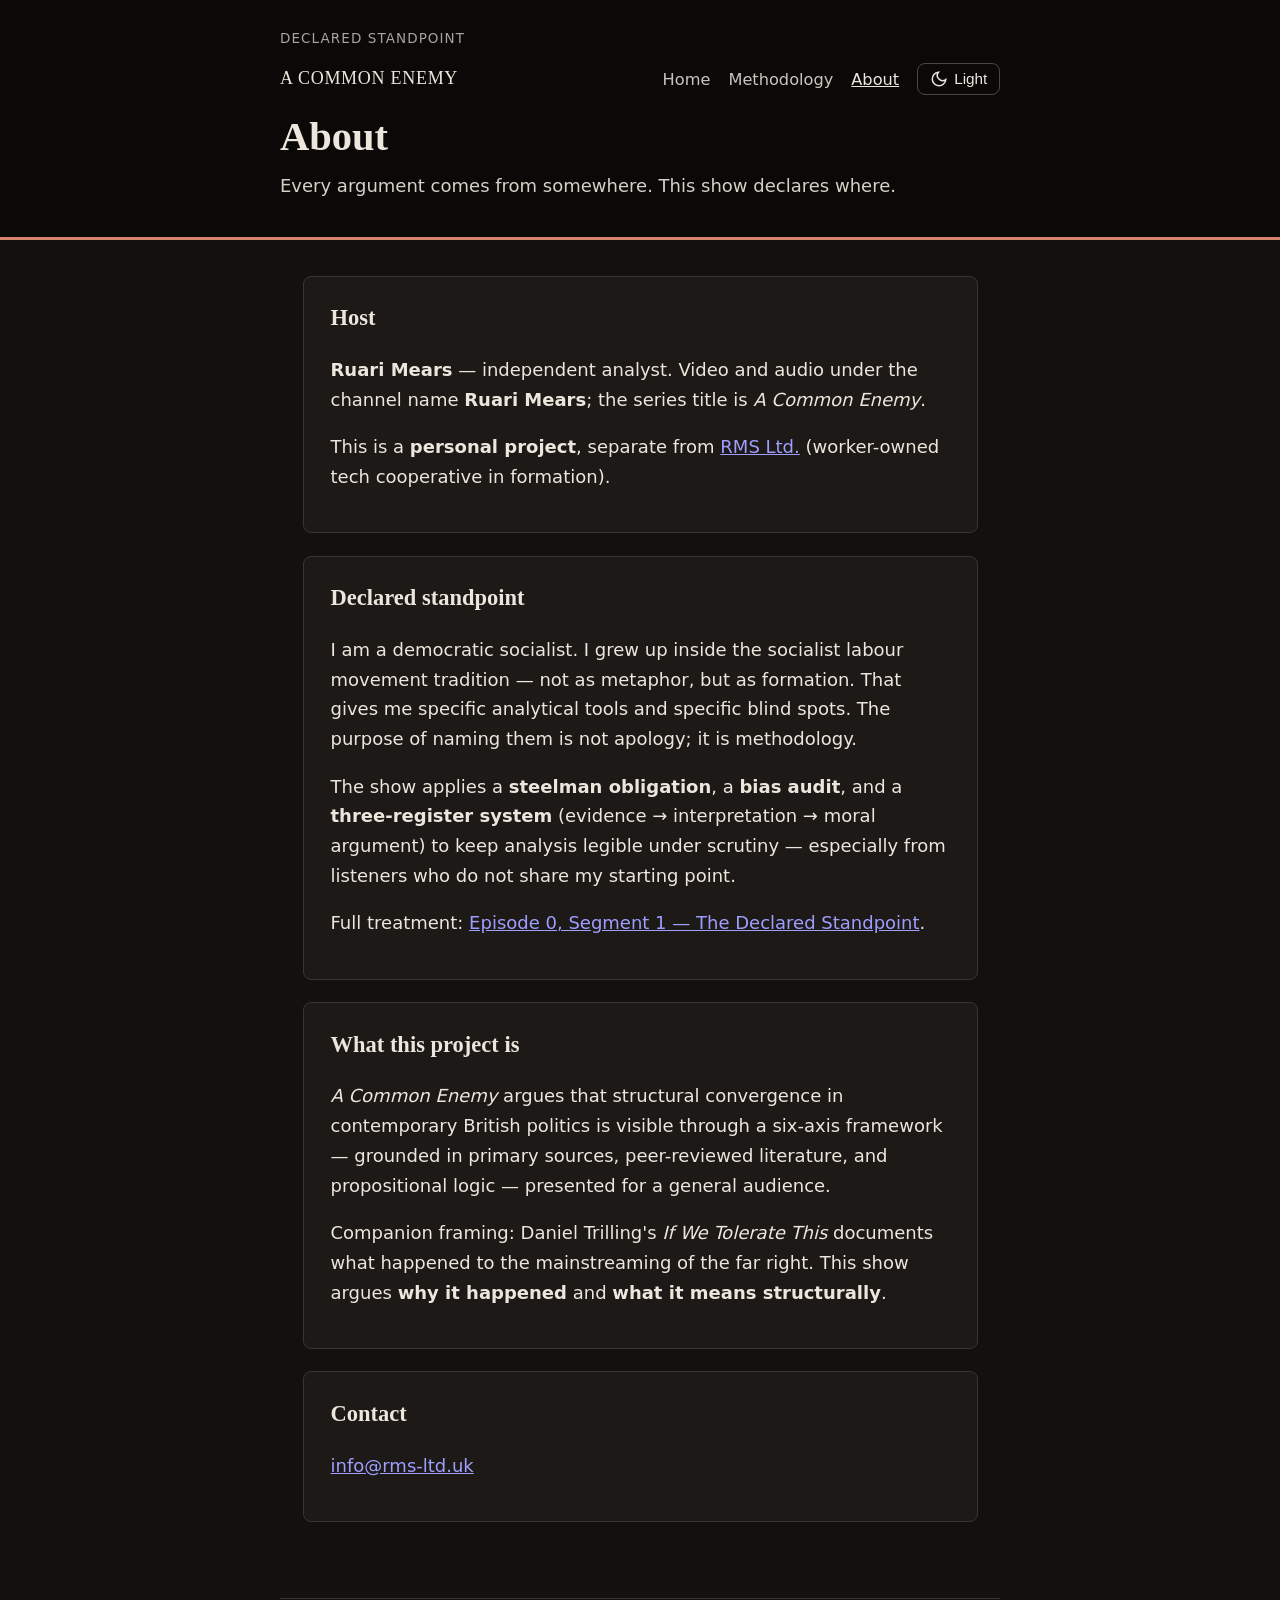
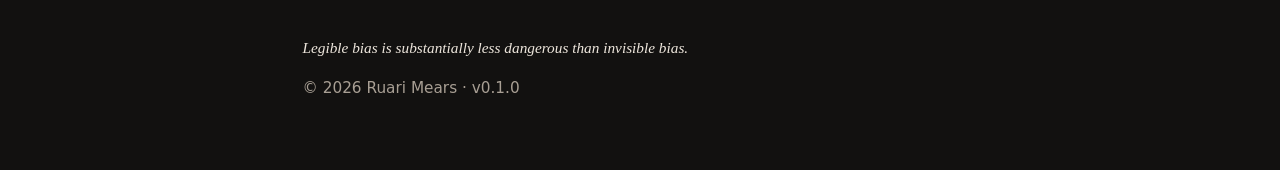
==== about.html @ 15274ac7 "Initial scaffold: Phase 1 landing site for A Common Enemy. Hub, methodology (Ep 0 segments), about, " ====
<!DOCTYPE html>
<html lang="en-GB">
<head>
  <meta charset="utf-8">
  <script>
    (function () {
      var k = 'ace-theme', t = 'dark';
      try { var s = localStorage.getItem(k); if (s === 'light' || s === 'dark') t = s; } catch (e) {}
      document.documentElement.setAttribute('data-theme', t);
    })();
  </script>
  <meta name="viewport" content="width=device-width, initial-scale=1">
  <title>About — A Common Enemy</title>
  <meta name="description" content="About A Common Enemy and Ruari Mears — declared standpoint, methodology, and what this project is for.">
  <link rel="canonical" href="https://earlution.github.io/common-enemy-web/about.html">
  <meta name="theme-color" content="#121110">
  <link rel="icon" href="assets/favicon.svg" type="image/svg+xml">
  <link rel="stylesheet" href="styles.css">
</head>
<body>
  <a class="skip-link" href="#main">Skip to content</a>

  <header class="site-header">
    <p class="eyebrow">Declared standpoint</p>
    <div class="header-bar">
      <p class="site-brand"><a href="index.html">A Common Enemy</a></p>
      <div class="header-actions">
        <nav class="site-nav" aria-label="Site">
          <ul>
            <li><a href="index.html">Home</a></li>
            <li><a href="methodology.html">Methodology</a></li>
            <li><a href="about.html" aria-current="page">About</a></li>
          </ul>
        </nav>
        <button type="button" class="theme-toggle" id="theme-toggle" aria-pressed="true">
          <svg class="theme-icon theme-icon-light" xmlns="http://www.w3.org/2000/svg" width="18" height="18" viewBox="0 0 24 24" fill="none" stroke="currentColor" stroke-width="2" aria-hidden="true"><circle cx="12" cy="12" r="4"/><path d="M12 2v2M12 20v2M4.93 4.93l1.41 1.41M17.66 17.66l1.41 1.41M2 12h2M20 12h2M4.93 19.07l1.41-1.41M17.66 6.34l1.41-1.41"/></svg>
          <svg class="theme-icon theme-icon-dark" xmlns="http://www.w3.org/2000/svg" width="18" height="18" viewBox="0 0 24 24" fill="none" stroke="currentColor" stroke-width="2" aria-hidden="true"><path d="M21 12.79A9 9 0 1 1 11.21 3 7 7 0 0 0 21 12.79z"/></svg>
          <span class="theme-toggle-label">Light</span>
        </button>
      </div>
    </div>
    <h1>About</h1>
    <p class="lede">Every argument comes from somewhere. This show declares where.</p>
  </header>

  <main id="main">
    <section class="panel" aria-labelledby="host-heading">
      <h2 id="host-heading">Host</h2>
      <p><strong>Ruari Mears</strong> — independent analyst. Video and audio under the channel name <strong>Ruari Mears</strong>; the series title is <em>A Common Enemy</em>.</p>
      <p>This is a <strong>personal project</strong>, separate from <a href="https://rms-ltd.github.io/web/" rel="noopener">RMS Ltd.</a> (worker-owned tech cooperative in formation).</p>
    </section>

    <section class="panel" aria-labelledby="standpoint-heading">
      <h2 id="standpoint-heading">Declared standpoint</h2>
      <p>I am a democratic socialist. I grew up inside the socialist labour movement tradition — not as metaphor, but as formation. That gives me specific analytical tools and specific blind spots. The purpose of naming them is not apology; it is methodology.</p>
      <p>The show applies a <strong>steelman obligation</strong>, a <strong>bias audit</strong>, and a <strong>three-register system</strong> (evidence → interpretation → moral argument) to keep analysis legible under scrutiny — especially from listeners who do not share my starting point.</p>
      <p>Full treatment: <a href="methodology.html#s01">Episode 0, Segment 1 — The Declared Standpoint</a>.</p>
    </section>

    <section class="panel" aria-labelledby="project-heading">
      <h2 id="project-heading">What this project is</h2>
      <p><em>A Common Enemy</em> argues that structural convergence in contemporary British politics is visible through a six-axis framework — grounded in primary sources, peer-reviewed literature, and propositional logic — presented for a general audience.</p>
      <p>Companion framing: Daniel Trilling's <em>If We Tolerate This</em> documents what happened to the mainstreaming of the far right. This show argues <strong>why it happened</strong> and <strong>what it means structurally</strong>.</p>
    </section>

    <section class="panel" aria-labelledby="contact-heading">
      <h2 id="contact-heading">Contact</h2>
      <p><a href="mailto:info@rms-ltd.uk">info@rms-ltd.uk</a></p>
    </section>
  </main>

  <footer class="site-footer">
    <p class="tagline">Legible bias is substantially less dangerous than invisible bias.</p>
    <p>© <span id="year"></span> Ruari Mears · <span id="site-version"></span></p>
  </footer>

  <script src="assets/theme.js"></script>
  <script src="assets/site.js"></script>
</body>
</html>
---- styles.css ----
/* A Common Enemy — editorial landing site */

:root {
  --radius: 8px;
  --max: 40rem;
  font-size: 112.5%;
}

html[data-theme="light"] {
  color-scheme: light;
  --bg: #f5f0e8;
  --surface: #fffcf7;
  --ink: #1a1814;
  --muted: #5c5348;
  --accent: #8b3a2a;
  --accent-soft: #ede0d4;
  --border: #d9cfc0;
  --focus: #6b2919;
  --header-bg: #1a1814;
  --header-fg: #f5f0e8;
}

html[data-theme="dark"] {
  color-scheme: dark;
  --bg: #121110;
  --surface: #1c1916;
  --ink: #ede6dc;
  --muted: #a89f94;
  --accent: #d4846a;
  --accent-soft: #2a221c;
  --border: #3a342e;
  --focus: #e8a88a;
  --header-bg: #0a0908;
  --header-fg: #ede6dc;
}

*, *::before, *::after { box-sizing: border-box; }

html { scroll-behavior: smooth; }

body {
  margin: 0;
  font-family: "Segoe UI", system-ui, -apple-system, sans-serif;
  line-height: 1.65;
  color: var(--ink);
  background: var(--bg);
  min-height: 100vh;
}

.skip-link {
  position: absolute;
  left: -9999px;
  top: 0;
  padding: 0.5rem 1rem;
  background: var(--header-bg);
  color: var(--header-fg);
  z-index: 100;
}
.skip-link:focus { left: 0; }

.site-header {
  background: var(--header-bg);
  color: var(--header-fg);
  padding: 1.5rem 1.25rem 2rem;
  border-bottom: 3px solid var(--accent);
}

.header-bar {
  display: flex;
  flex-wrap: wrap;
  align-items: center;
  justify-content: space-between;
  gap: 1rem;
  max-width: var(--max);
  margin: 0 auto 1rem;
}

.site-brand {
  margin: 0;
  font-family: Georgia, "Times New Roman", serif;
  font-size: 1rem;
  font-weight: 400;
  letter-spacing: 0.04em;
  text-transform: uppercase;
}
.site-brand a { color: inherit; text-decoration: none; }

.header-actions {
  display: flex;
  align-items: center;
  gap: 1rem;
}

.site-nav ul {
  display: flex;
  flex-wrap: wrap;
  gap: 0.5rem 1rem;
  list-style: none;
  margin: 0;
  padding: 0;
}
.site-nav a {
  color: var(--header-fg);
  text-decoration: none;
  opacity: 0.85;
  font-size: 0.9rem;
}
.site-nav a:hover,
.site-nav a[aria-current="page"] { opacity: 1; text-decoration: underline; }

.theme-toggle {
  display: inline-flex;
  align-items: center;
  gap: 0.35rem;
  padding: 0.35rem 0.65rem;
  border: 1px solid rgba(255,255,255,0.25);
  border-radius: var(--radius);
  background: transparent;
  color: var(--header-fg);
  cursor: pointer;
  font-size: 0.85rem;
}
.theme-toggle .theme-icon-light { display: none; }
html[data-theme="dark"] .theme-toggle .theme-icon-dark { display: inline; }
html[data-theme="dark"] .theme-toggle .theme-icon-light { display: none; }
html[data-theme="light"] .theme-toggle .theme-icon-dark { display: none; }
html[data-theme="light"] .theme-toggle .theme-icon-light { display: inline; }

.eyebrow {
  max-width: var(--max);
  margin: 0 auto 0.75rem;
  font-size: 0.75rem;
  letter-spacing: 0.08em;
  text-transform: uppercase;
  opacity: 0.7;
}

.site-header h1 {
  max-width: var(--max);
  margin: 0 auto 0.5rem;
  font-family: Georgia, "Times New Roman", serif;
  font-size: clamp(1.75rem, 5vw, 2.25rem);
  font-weight: 700;
  line-height: 1.2;
}

.lede, .subtitle {
  max-width: var(--max);
  margin: 0 auto;
  opacity: 0.9;
}
.subtitle { font-style: italic; margin-top: 0.25rem; }

main {
  max-width: var(--max);
  margin: 0 auto;
  padding: 2rem 1.25rem 3rem;
}

.panel {
  background: var(--surface);
  border: 1px solid var(--border);
  border-radius: var(--radius);
  padding: 1.25rem 1.5rem;
  margin-bottom: 1.25rem;
}

.panel h2 {
  margin-top: 0;
  font-family: Georgia, "Times New Roman", serif;
  font-size: 1.25rem;
}

.panel h3 { font-size: 1rem; margin-bottom: 0.35rem; }

.status-badge {
  display: inline-block;
  font-size: 0.7rem;
  letter-spacing: 0.06em;
  text-transform: uppercase;
  padding: 0.15rem 0.45rem;
  border-radius: 4px;
  background: var(--accent-soft);
  color: var(--accent);
  font-weight: 600;
}

.link-list {
  list-style: none;
  margin: 0;
  padding: 0;
}
.link-list li {
  padding: 0.75rem 0;
  border-bottom: 1px solid var(--border);
}
.link-list li:last-child { border-bottom: none; }
.link-list a { color: var(--accent); font-weight: 600; }
.link-list .meta { display: block; font-size: 0.9rem; color: var(--muted); margin-top: 0.2rem; }

.segment-list { list-style: none; margin: 0; padding: 0; }
.segment-list li {
  padding: 1rem 0;
  border-bottom: 1px solid var(--border);
}
.segment-list li:last-child { border-bottom: none; }
.segment-id {
  font-size: 0.75rem;
  letter-spacing: 0.06em;
  text-transform: uppercase;
  color: var(--muted);
}
.segment-list h3 { margin: 0.15rem 0 0.35rem; font-family: Georgia, serif; font-size: 1.05rem; }
.segment-list .pending { color: var(--muted); font-size: 0.9rem; font-style: italic; }

.cta-row {
  display: flex;
  flex-wrap: wrap;
  gap: 0.75rem;
  margin-top: 1rem;
}
.btn {
  display: inline-block;
  padding: 0.55rem 1rem;
  border-radius: var(--radius);
  text-decoration: none;
  font-weight: 600;
  font-size: 0.95rem;
}
.btn-primary { background: var(--accent); color: #fff; }
.btn-secondary {
  background: transparent;
  color: var(--accent);
  border: 1px solid var(--accent);
}

.newsletter-placeholder {
  padding: 1rem;
  border: 1px dashed var(--border);
  border-radius: var(--radius);
  color: var(--muted);
  font-size: 0.95rem;
}

.site-footer {
  max-width: var(--max);
  margin: 0 auto;
  padding: 2rem 1.25rem 3rem;
  border-top: 1px solid var(--border);
  color: var(--muted);
  font-size: 0.85rem;
}
.site-footer .tagline {
  font-family: Georgia, serif;
  font-style: italic;
  color: var(--ink);
  margin: 0 0 0.5rem;
}

a:focus-visible, button:focus-visible {
  outline: 2px solid var(--focus);
  outline-offset: 2px;
}

@media (max-width: 520px) {
  .header-bar { flex-direction: column; align-items: flex-start; }
}
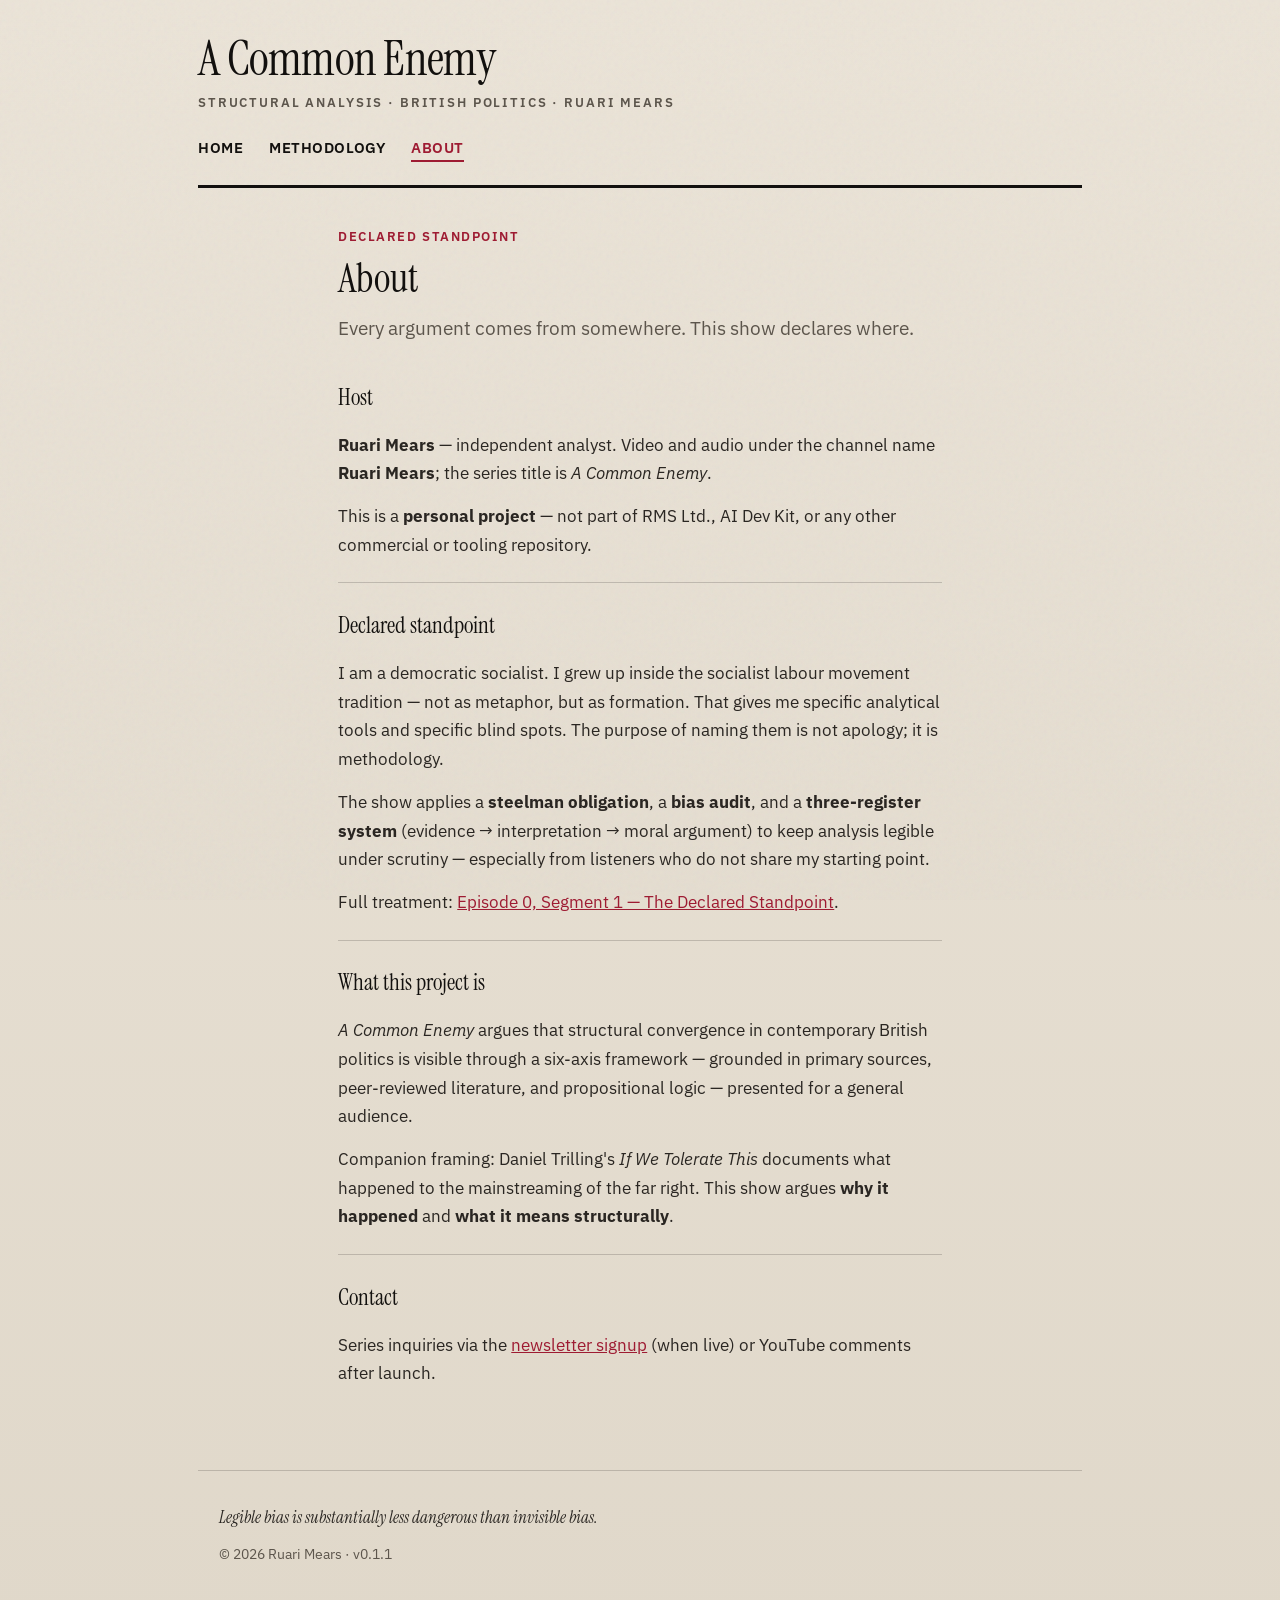
==== commit 489d75f3: "Rebrand: editorial identity distinct from RMS / AI Dev Kit. Newsprint palette, Instrument Serif mast" ====
--- a/about.html
+++ b/about.html
@@ -2,79 +2,69 @@
 <html lang="en-GB">
 <head>
   <meta charset="utf-8">
-  <script>
-    (function () {
-      var k = 'ace-theme', t = 'dark';
-      try { var s = localStorage.getItem(k); if (s === 'light' || s === 'dark') t = s; } catch (e) {}
-      document.documentElement.setAttribute('data-theme', t);
-    })();
-  </script>
   <meta name="viewport" content="width=device-width, initial-scale=1">
   <title>About — A Common Enemy</title>
   <meta name="description" content="About A Common Enemy and Ruari Mears — declared standpoint, methodology, and what this project is for.">
   <link rel="canonical" href="https://earlution.github.io/common-enemy-web/about.html">
-  <meta name="theme-color" content="#121110">
+  <meta name="theme-color" content="#ebe4d8">
   <link rel="icon" href="assets/favicon.svg" type="image/svg+xml">
   <link rel="stylesheet" href="styles.css">
 </head>
 <body>
   <a class="skip-link" href="#main">Skip to content</a>
 
-  <header class="site-header">
-    <p class="eyebrow">Declared standpoint</p>
-    <div class="header-bar">
-      <p class="site-brand"><a href="index.html">A Common Enemy</a></p>
-      <div class="header-actions">
-        <nav class="site-nav" aria-label="Site">
-          <ul>
-            <li><a href="index.html">Home</a></li>
-            <li><a href="methodology.html">Methodology</a></li>
-            <li><a href="about.html" aria-current="page">About</a></li>
-          </ul>
-        </nav>
-        <button type="button" class="theme-toggle" id="theme-toggle" aria-pressed="true">
-          <svg class="theme-icon theme-icon-light" xmlns="http://www.w3.org/2000/svg" width="18" height="18" viewBox="0 0 24 24" fill="none" stroke="currentColor" stroke-width="2" aria-hidden="true"><circle cx="12" cy="12" r="4"/><path d="M12 2v2M12 20v2M4.93 4.93l1.41 1.41M17.66 17.66l1.41 1.41M2 12h2M20 12h2M4.93 19.07l1.41-1.41M17.66 6.34l1.41-1.41"/></svg>
-          <svg class="theme-icon theme-icon-dark" xmlns="http://www.w3.org/2000/svg" width="18" height="18" viewBox="0 0 24 24" fill="none" stroke="currentColor" stroke-width="2" aria-hidden="true"><path d="M21 12.79A9 9 0 1 1 11.21 3 7 7 0 0 0 21 12.79z"/></svg>
-          <span class="theme-toggle-label">Light</span>
-        </button>
-      </div>
+  <header class="masthead">
+    <div class="masthead-inner">
+      <a class="series-title" href="index.html">A Common Enemy</a>
+      <p class="series-tag">Structural analysis · British politics · Ruari Mears</p>
+      <nav class="site-nav" aria-label="Site">
+        <ul>
+          <li><a href="index.html">Home</a></li>
+          <li><a href="methodology.html">Methodology</a></li>
+          <li><a href="about.html" aria-current="page">About</a></li>
+        </ul>
+      </nav>
     </div>
-    <h1>About</h1>
-    <p class="lede">Every argument comes from somewhere. This show declares where.</p>
+    <hr class="masthead-rule" aria-hidden="true">
   </header>
 
-  <main id="main">
-    <section class="panel" aria-labelledby="host-heading">
+  <article class="page" id="main">
+    <header class="page-header">
+      <p class="kicker">Declared standpoint</p>
+      <h1>About</h1>
+      <p class="lede">Every argument comes from somewhere. This show declares where.</p>
+    </header>
+
+    <section class="section" aria-labelledby="host-heading">
       <h2 id="host-heading">Host</h2>
       <p><strong>Ruari Mears</strong> — independent analyst. Video and audio under the channel name <strong>Ruari Mears</strong>; the series title is <em>A Common Enemy</em>.</p>
-      <p>This is a <strong>personal project</strong>, separate from <a href="https://rms-ltd.github.io/web/" rel="noopener">RMS Ltd.</a> (worker-owned tech cooperative in formation).</p>
+      <p>This is a <strong>personal project</strong> — not part of RMS Ltd., AI Dev Kit, or any other commercial or tooling repository.</p>
     </section>
 
-    <section class="panel" aria-labelledby="standpoint-heading">
+    <section class="section" aria-labelledby="standpoint-heading">
       <h2 id="standpoint-heading">Declared standpoint</h2>
       <p>I am a democratic socialist. I grew up inside the socialist labour movement tradition — not as metaphor, but as formation. That gives me specific analytical tools and specific blind spots. The purpose of naming them is not apology; it is methodology.</p>
       <p>The show applies a <strong>steelman obligation</strong>, a <strong>bias audit</strong>, and a <strong>three-register system</strong> (evidence → interpretation → moral argument) to keep analysis legible under scrutiny — especially from listeners who do not share my starting point.</p>
       <p>Full treatment: <a href="methodology.html#s01">Episode 0, Segment 1 — The Declared Standpoint</a>.</p>
     </section>
 
-    <section class="panel" aria-labelledby="project-heading">
+    <section class="section" aria-labelledby="project-heading">
       <h2 id="project-heading">What this project is</h2>
       <p><em>A Common Enemy</em> argues that structural convergence in contemporary British politics is visible through a six-axis framework — grounded in primary sources, peer-reviewed literature, and propositional logic — presented for a general audience.</p>
       <p>Companion framing: Daniel Trilling's <em>If We Tolerate This</em> documents what happened to the mainstreaming of the far right. This show argues <strong>why it happened</strong> and <strong>what it means structurally</strong>.</p>
     </section>
 
-    <section class="panel" aria-labelledby="contact-heading">
+    <section class="section" aria-labelledby="contact-heading">
       <h2 id="contact-heading">Contact</h2>
-      <p><a href="mailto:info@rms-ltd.uk">info@rms-ltd.uk</a></p>
+      <p>Series inquiries via the <a href="index.html#newsletter">newsletter signup</a> (when live) or YouTube comments after launch.</p>
     </section>
-  </main>
+  </article>
 
   <footer class="site-footer">
     <p class="tagline">Legible bias is substantially less dangerous than invisible bias.</p>
     <p>© <span id="year"></span> Ruari Mears · <span id="site-version"></span></p>
   </footer>
 
-  <script src="assets/theme.js"></script>
   <script src="assets/site.js"></script>
 </body>
 </html>
--- a/styles.css
+++ b/styles.css
@@ -1,50 +1,50 @@
-/* A Common Enemy — editorial landing site */
+/* A Common Enemy — editorial broadcast identity (distinct from RMS / AI Dev Kit) */
+
+@import url("https://fonts.googleapis.com/css2?family=Instrument+Serif:ital@0;1&family=IBM+Plex+Sans:ital,wght@0,400;0,500;0,600;1,400&display=swap");
 
 :root {
-  --radius: 8px;
-  --max: 40rem;
-  font-size: 112.5%;
-}
-
-html[data-theme="light"] {
+  --paper: #ebe4d8;
+  --paper-deep: #e0d8ca;
+  --ink: #12100e;
+  --ink-soft: #2a2622;
+  --muted: #5c554c;
+  --rule: #12100e;
+  --accent: #9e1b32;
+  --accent-hover: #7a1528;
+  --wash: rgba(158, 27, 50, 0.07);
+  --max: 38rem;
+  --wide: 52rem;
+  --serif: "Instrument Serif", Georgia, "Times New Roman", serif;
+  --sans: "IBM Plex Sans", "Helvetica Neue", sans-serif;
+  font-size: 106.25%;
+}
+
+*, *::before, *::after { box-sizing: border-box; }
+
+html {
+  scroll-behavior: smooth;
   color-scheme: light;
-  --bg: #f5f0e8;
-  --surface: #fffcf7;
-  --ink: #1a1814;
-  --muted: #5c5348;
-  --accent: #8b3a2a;
-  --accent-soft: #ede0d4;
-  --border: #d9cfc0;
-  --focus: #6b2919;
-  --header-bg: #1a1814;
-  --header-fg: #f5f0e8;
-}
-
-html[data-theme="dark"] {
-  color-scheme: dark;
-  --bg: #121110;
-  --surface: #1c1916;
-  --ink: #ede6dc;
-  --muted: #a89f94;
-  --accent: #d4846a;
-  --accent-soft: #2a221c;
-  --border: #3a342e;
-  --focus: #e8a88a;
-  --header-bg: #0a0908;
-  --header-fg: #ede6dc;
-}
-
-*, *::before, *::after { box-sizing: border-box; }
-
-html { scroll-behavior: smooth; }
+}
 
 body {
   margin: 0;
-  font-family: "Segoe UI", system-ui, -apple-system, sans-serif;
-  line-height: 1.65;
-  color: var(--ink);
-  background: var(--bg);
+  font-family: var(--sans);
+  line-height: 1.68;
+  color: var(--ink-soft);
+  background-color: var(--paper);
+  background-image:
+    linear-gradient(180deg, var(--paper) 0%, var(--paper-deep) 100%);
   min-height: 100vh;
+}
+
+body::before {
+  content: "";
+  position: fixed;
+  inset: 0;
+  pointer-events: none;
+  opacity: 0.045;
+  background-image: url("data:image/svg+xml,%3Csvg viewBox='0 0 256 256' xmlns='http://www.w3.org/2000/svg'%3E%3Cfilter id='n'%3E%3CfeTurbulence type='fractalNoise' baseFrequency='0.85' numOctaves='4' stitchTiles='stitch'/%3E%3C/filter%3E%3Crect width='100%25' height='100%25' filter='url(%23n)'/%3E%3C/svg%3E");
+  z-index: 0;
 }
 
 .skip-link {
@@ -52,137 +52,212 @@
   left: -9999px;
   top: 0;
   padding: 0.5rem 1rem;
-  background: var(--header-bg);
-  color: var(--header-fg);
+  background: var(--ink);
+  color: var(--paper);
   z-index: 100;
+  font-weight: 600;
 }
 .skip-link:focus { left: 0; }
 
-.site-header {
-  background: var(--header-bg);
-  color: var(--header-fg);
-  padding: 1.5rem 1.25rem 2rem;
-  border-bottom: 3px solid var(--accent);
-}
-
-.header-bar {
-  display: flex;
-  flex-wrap: wrap;
-  align-items: center;
-  justify-content: space-between;
-  gap: 1rem;
-  max-width: var(--max);
-  margin: 0 auto 1rem;
-}
-
-.site-brand {
-  margin: 0;
-  font-family: Georgia, "Times New Roman", serif;
-  font-size: 1rem;
+.masthead {
+  position: relative;
+  z-index: 1;
+  padding: 2rem 1.25rem 0;
+  animation: rise 0.7s ease both;
+}
+
+.masthead-inner {
+  max-width: var(--wide);
+  margin: 0 auto;
+  display: grid;
+  gap: 0.35rem;
+}
+
+.series-title {
+  margin: 0;
+  font-family: var(--serif);
+  font-size: clamp(2rem, 6vw, 2.85rem);
   font-weight: 400;
-  letter-spacing: 0.04em;
-  text-transform: uppercase;
-}
-.site-brand a { color: inherit; text-decoration: none; }
-
-.header-actions {
-  display: flex;
-  align-items: center;
-  gap: 1rem;
+  line-height: 1.05;
+  letter-spacing: -0.015em;
+  color: var(--ink);
+  text-decoration: none;
+  width: fit-content;
+}
+
+.series-title:hover { color: var(--accent); }
+
+.series-tag {
+  margin: 0;
+  font-size: 0.78rem;
+  font-weight: 600;
+  letter-spacing: 0.14em;
+  text-transform: uppercase;
+  color: var(--muted);
+}
+
+.site-nav {
+  margin-top: 0.85rem;
 }
 
 .site-nav ul {
   display: flex;
   flex-wrap: wrap;
-  gap: 0.5rem 1rem;
+  gap: 0.35rem 1.5rem;
   list-style: none;
   margin: 0;
   padding: 0;
 }
+
 .site-nav a {
-  color: var(--header-fg);
+  color: var(--ink);
   text-decoration: none;
-  opacity: 0.85;
-  font-size: 0.9rem;
-}
+  font-size: 0.88rem;
+  font-weight: 600;
+  letter-spacing: 0.04em;
+  text-transform: uppercase;
+  padding-bottom: 0.15rem;
+  border-bottom: 2px solid transparent;
+  transition: border-color 0.15s ease, color 0.15s ease;
+}
+
 .site-nav a:hover,
-.site-nav a[aria-current="page"] { opacity: 1; text-decoration: underline; }
-
-.theme-toggle {
-  display: inline-flex;
-  align-items: center;
-  gap: 0.35rem;
-  padding: 0.35rem 0.65rem;
-  border: 1px solid rgba(255,255,255,0.25);
-  border-radius: var(--radius);
-  background: transparent;
-  color: var(--header-fg);
-  cursor: pointer;
-  font-size: 0.85rem;
-}
-.theme-toggle .theme-icon-light { display: none; }
-html[data-theme="dark"] .theme-toggle .theme-icon-dark { display: inline; }
-html[data-theme="dark"] .theme-toggle .theme-icon-light { display: none; }
-html[data-theme="light"] .theme-toggle .theme-icon-dark { display: none; }
-html[data-theme="light"] .theme-toggle .theme-icon-light { display: inline; }
-
-.eyebrow {
-  max-width: var(--max);
-  margin: 0 auto 0.75rem;
-  font-size: 0.75rem;
-  letter-spacing: 0.08em;
-  text-transform: uppercase;
-  opacity: 0.7;
-}
-
-.site-header h1 {
-  max-width: var(--max);
-  margin: 0 auto 0.5rem;
-  font-family: Georgia, "Times New Roman", serif;
-  font-size: clamp(1.75rem, 5vw, 2.25rem);
-  font-weight: 700;
-  line-height: 1.2;
-}
-
-.lede, .subtitle {
+.site-nav a[aria-current="page"] {
+  color: var(--accent);
+  border-bottom-color: var(--accent);
+}
+
+.masthead-rule {
+  max-width: var(--wide);
+  margin: 1.35rem auto 0;
+  border: none;
+  border-top: 3px solid var(--rule);
+}
+
+.masthead-rule::after {
+  content: "";
+  display: block;
+  width: 4.5rem;
+  height: 3px;
+  background: var(--accent);
+  margin-top: -3px;
+}
+
+.page {
+  position: relative;
+  z-index: 1;
   max-width: var(--max);
   margin: 0 auto;
-  opacity: 0.9;
-}
-.subtitle { font-style: italic; margin-top: 0.25rem; }
-
-main {
-  max-width: var(--max);
-  margin: 0 auto;
-  padding: 2rem 1.25rem 3rem;
-}
-
-.panel {
-  background: var(--surface);
-  border: 1px solid var(--border);
-  border-radius: var(--radius);
-  padding: 1.25rem 1.5rem;
-  margin-bottom: 1.25rem;
-}
-
-.panel h2 {
-  margin-top: 0;
-  font-family: Georgia, "Times New Roman", serif;
-  font-size: 1.25rem;
-}
-
-.panel h3 { font-size: 1rem; margin-bottom: 0.35rem; }
+  padding: 2.25rem 1.25rem 3.5rem;
+  animation: rise 0.7s 0.08s ease both;
+}
+
+.page-header {
+  margin-bottom: 2rem;
+}
+
+.kicker {
+  margin: 0 0 0.5rem;
+  font-size: 0.75rem;
+  font-weight: 600;
+  letter-spacing: 0.12em;
+  text-transform: uppercase;
+  color: var(--accent);
+}
+
+.page-header h1 {
+  margin: 0 0 0.65rem;
+  font-family: var(--serif);
+  font-size: clamp(1.85rem, 5vw, 2.35rem);
+  font-weight: 400;
+  line-height: 1.12;
+  color: var(--ink);
+}
+
+.lede {
+  margin: 0;
+  font-size: 1.12rem;
+  color: var(--muted);
+  max-width: 34em;
+}
+
+.section {
+  padding: 1.35rem 0;
+  border-top: 1px solid rgba(18, 16, 14, 0.18);
+}
+
+.section:first-of-type { border-top: none; padding-top: 0; }
+
+.section h2 {
+  margin: 0 0 0.85rem;
+  font-family: var(--serif);
+  font-size: 1.35rem;
+  font-weight: 400;
+  color: var(--ink);
+}
+
+.section h3 {
+  margin: 0 0 0.35rem;
+  font-family: var(--serif);
+  font-size: 1.08rem;
+  font-weight: 400;
+  color: var(--ink);
+}
+
+.section p { margin: 0 0 0.85rem; }
+.section p:last-child { margin-bottom: 0; }
 
 .status-badge {
   display: inline-block;
-  font-size: 0.7rem;
+  margin-left: 0.35rem;
+  font-family: var(--sans);
+  font-size: 0.62rem;
+  font-weight: 600;
+  letter-spacing: 0.1em;
+  text-transform: uppercase;
+  padding: 0.2rem 0.5rem;
+  vertical-align: middle;
+  background: var(--wash);
+  color: var(--accent);
+  border: 1px solid rgba(158, 27, 50, 0.25);
+}
+
+.link-row {
+  display: flex;
+  flex-wrap: wrap;
+  gap: 0.65rem 1rem;
+  margin-top: 1.1rem;
+}
+
+.btn {
+  display: inline-block;
+  padding: 0.55rem 1.05rem;
+  font-family: var(--sans);
+  font-size: 0.82rem;
+  font-weight: 600;
   letter-spacing: 0.06em;
   text-transform: uppercase;
-  padding: 0.15rem 0.45rem;
-  border-radius: 4px;
-  background: var(--accent-soft);
-  color: var(--accent);
-  font-weight: 600;
+  text-decoration: none;
+  border: 2px solid var(--ink);
+  color: var(--ink);
+  background: transparent;
+  transition: background 0.15s ease, color 0.15s ease, border-color 0.15s ease;
+}
+
+.btn:hover {
+  background: var(--ink);
+  color: var(--paper);
+}
+
+.btn-accent {
+  border-color: var(--accent);
+  color: var(--accent);
+}
+
+.btn-accent:hover {
+  background: var(--accent);
+  border-color: var(--accent);
+  color: var(--paper);
 }
 
 .link-list {
@@ -190,78 +265,129 @@
   margin: 0;
   padding: 0;
 }
+
 .link-list li {
-  padding: 0.75rem 0;
-  border-bottom: 1px solid var(--border);
-}
+  padding: 0.85rem 0;
+  border-bottom: 1px solid rgba(18, 16, 14, 0.12);
+}
+
 .link-list li:last-child { border-bottom: none; }
-.link-list a { color: var(--accent); font-weight: 600; }
-.link-list .meta { display: block; font-size: 0.9rem; color: var(--muted); margin-top: 0.2rem; }
-
-.segment-list { list-style: none; margin: 0; padding: 0; }
+
+.link-list .label {
+  display: block;
+  font-family: var(--serif);
+  font-size: 1.05rem;
+  color: var(--ink);
+}
+
+.link-list .meta {
+  display: block;
+  margin-top: 0.2rem;
+  font-size: 0.92rem;
+  color: var(--muted);
+}
+
+.link-list a {
+  color: var(--accent);
+  font-weight: 600;
+  text-decoration: underline;
+  text-underline-offset: 0.15em;
+}
+
+.link-list a:hover { color: var(--accent-hover); }
+
+.segment-list {
+  list-style: none;
+  margin: 0;
+  padding: 0;
+}
+
 .segment-list li {
-  padding: 1rem 0;
-  border-bottom: 1px solid var(--border);
-}
+  padding: 1.1rem 0;
+  border-bottom: 1px solid rgba(18, 16, 14, 0.12);
+}
+
 .segment-list li:last-child { border-bottom: none; }
+
 .segment-id {
-  font-size: 0.75rem;
-  letter-spacing: 0.06em;
-  text-transform: uppercase;
-  color: var(--muted);
-}
-.segment-list h3 { margin: 0.15rem 0 0.35rem; font-family: Georgia, serif; font-size: 1.05rem; }
-.segment-list .pending { color: var(--muted); font-size: 0.9rem; font-style: italic; }
-
-.cta-row {
-  display: flex;
-  flex-wrap: wrap;
-  gap: 0.75rem;
-  margin-top: 1rem;
-}
-.btn {
-  display: inline-block;
-  padding: 0.55rem 1rem;
-  border-radius: var(--radius);
-  text-decoration: none;
-  font-weight: 600;
+  font-size: 0.72rem;
+  font-weight: 600;
+  letter-spacing: 0.1em;
+  text-transform: uppercase;
+  color: var(--muted);
+}
+
+.segment-list p {
+  margin: 0.35rem 0 0;
   font-size: 0.95rem;
 }
-.btn-primary { background: var(--accent); color: #fff; }
-.btn-secondary {
-  background: transparent;
-  color: var(--accent);
-  border: 1px solid var(--accent);
-}
-
-.newsletter-placeholder {
-  padding: 1rem;
-  border: 1px dashed var(--border);
-  border-radius: var(--radius);
-  color: var(--muted);
+
+.pending {
+  color: var(--muted);
+  font-style: italic;
+  font-size: 0.92rem;
+}
+
+.note-box {
+  margin-top: 0.75rem;
+  padding: 1rem 1.1rem;
+  border-left: 3px solid var(--accent);
+  background: var(--wash);
   font-size: 0.95rem;
 }
 
+.note-box strong { color: var(--ink); }
+
 .site-footer {
-  max-width: var(--max);
+  position: relative;
+  z-index: 1;
+  max-width: var(--wide);
   margin: 0 auto;
-  padding: 2rem 1.25rem 3rem;
-  border-top: 1px solid var(--border);
-  color: var(--muted);
+  padding: 1.5rem 1.25rem 3rem;
+  border-top: 1px solid rgba(18, 16, 14, 0.18);
   font-size: 0.85rem;
-}
-.site-footer .tagline {
-  font-family: Georgia, serif;
+  color: var(--muted);
+}
+
+.site-footer p { margin: 0.35rem 0; }
+
+.tagline {
+  font-family: var(--serif);
+  font-size: 1rem;
   font-style: italic;
-  color: var(--ink);
-  margin: 0 0 0.5rem;
-}
-
-a:focus-visible, button:focus-visible {
-  outline: 2px solid var(--focus);
-  outline-offset: 2px;
+  color: var(--ink-soft);
+  margin-bottom: 0.65rem !important;
+}
+
+a { color: var(--accent); }
+a:hover { color: var(--accent-hover); }
+
+a:focus-visible {
+  outline: 2px solid var(--accent);
+  outline-offset: 3px;
+}
+
+@keyframes rise {
+  from {
+    opacity: 0;
+    transform: translateY(10px);
+  }
+  to {
+    opacity: 1;
+    transform: translateY(0);
+  }
 }
 
 @media (max-width: 520px) {
-  .header-bar { flex-direction: column; align-items: flex-start; }
-}
+  .masthead { padding-top: 1.5rem; }
+  .link-row { flex-direction: column; }
+  .btn { text-align: center; }
+}
+
+@media (prefers-reduced-motion: reduce) {
+  *, *::before, *::after {
+    animation-duration: 0.01ms !important;
+    animation-iteration-count: 1 !important;
+    transition-duration: 0.01ms !important;
+  }
+}
